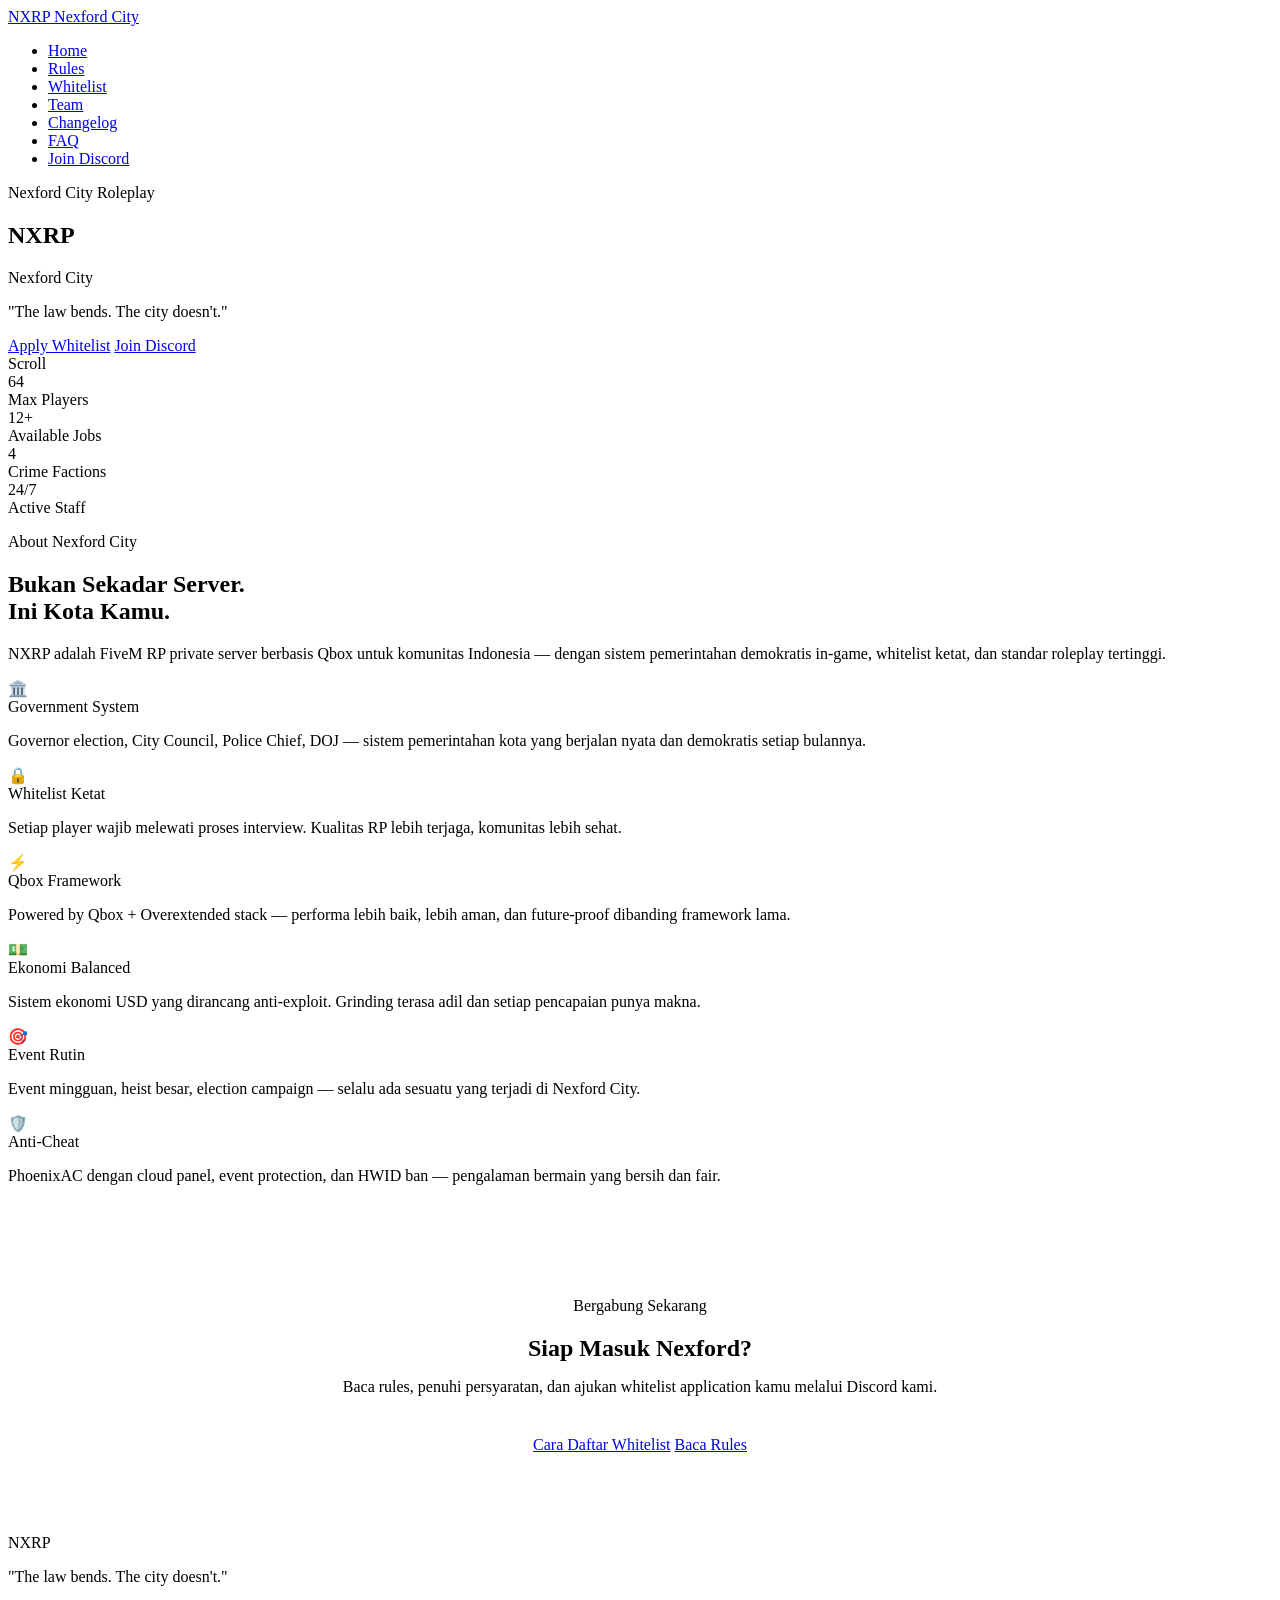
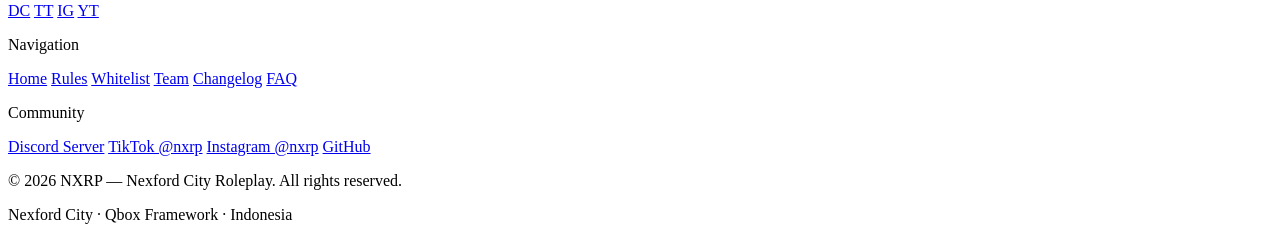
==== index.html @ ca9e19a2 "Add files via upload" ====
<!DOCTYPE html>
<html lang="id">
<head>
  <meta charset="UTF-8" />
  <meta name="viewport" content="width=device-width, initial-scale=1.0" />
  <title>NXRP — Nexford City Roleplay</title>
  <meta name="description" content="Nexford City Roleplay — FiveM RP private server berbasis Qbox untuk komunitas Indonesia. Whitelist ketat, sistem pemerintahan aktif, high-quality RP." />
  <meta property="og:title" content="NXRP — Nexford City Roleplay" />
  <meta property="og:description" content="The law bends. The city doesn't." />
  <meta property="og:url" content="https://nexfordrp.com" />
  <meta property="og:type" content="website" />
  <meta name="theme-color" content="#000000" />
  <link rel="icon" type="image/svg+xml" href="assets/img/favicon.svg" />
  <link rel="stylesheet" href="assets/css/style.css" />
</head>
<body>

  <!-- NAV -->
  <nav class="nav">
    <a href="index.html" class="nav__logo">
      <span class="nav__logo-main">NXRP</span>
      <span class="nav__logo-sub">Nexford City</span>
    </a>
    <ul class="nav__links">
      <li><a href="index.html">Home</a></li>
      <li><a href="rules.html">Rules</a></li>
      <li><a href="whitelist.html">Whitelist</a></li>
      <li><a href="team.html">Team</a></li>
      <li><a href="changelog.html">Changelog</a></li>
      <li><a href="faq.html">FAQ</a></li>
      <li><a href="https://discord.gg/nxrp" target="_blank" rel="noopener" class="nav__cta">Join Discord</a></li>
    </ul>
    <div class="nav__burger" aria-label="Menu">
      <span></span><span></span><span></span>
    </div>
  </nav>

  <div class="page">

    <!-- HERO -->
    <section class="hero">
      <div class="hero__bg"></div>
      <div class="hero__lines"></div>
      <div class="hero__content">
        <p class="hero__eyebrow">Nexford City Roleplay</p>
        <h1 class="hero__title">NX<span>RP</span></h1>
        <p class="hero__subtitle">Nexford City</p>
        <p class="hero__motto">"The law bends. The city doesn't."</p>
        <div class="hero__actions">
          <a href="whitelist.html" class="btn btn--primary">Apply Whitelist</a>
          <a href="https://discord.gg/nxrp" target="_blank" rel="noopener" class="btn btn--outline">Join Discord</a>
        </div>
      </div>
      <div class="hero__scroll">Scroll</div>
    </section>

    <!-- STATS -->
    <div class="stats">
      <div class="stats__inner">
        <div class="stats__item fade-up">
          <div class="stats__num" data-count="64" data-suffix="">64</div>
          <div class="stats__label">Max Players</div>
        </div>
        <div class="stats__item fade-up">
          <div class="stats__num" data-count="12" data-suffix="+">12+</div>
          <div class="stats__label">Available Jobs</div>
        </div>
        <div class="stats__item fade-up">
          <div class="stats__num" data-count="4" data-suffix="">4</div>
          <div class="stats__label">Crime Factions</div>
        </div>
        <div class="stats__item fade-up">
          <div class="stats__num">24/7</div>
          <div class="stats__label">Active Staff</div>
        </div>
      </div>
    </div>

    <!-- ABOUT -->
    <section class="section">
      <div class="section__header fade-up">
        <p class="section__eyebrow">About Nexford City</p>
        <h2 class="section__title">Bukan Sekadar Server.<br>Ini Kota Kamu.</h2>
        <p class="section__desc">NXRP adalah FiveM RP private server berbasis Qbox untuk komunitas Indonesia — dengan sistem pemerintahan demokratis in-game, whitelist ketat, dan standar roleplay tertinggi.</p>
      </div>
      <div class="features">
        <div class="feature-card fade-up">
          <div class="feature-card__icon">🏛️</div>
          <div class="feature-card__title">Government System</div>
          <p class="feature-card__text">Governor election, City Council, Police Chief, DOJ — sistem pemerintahan kota yang berjalan nyata dan demokratis setiap bulannya.</p>
        </div>
        <div class="feature-card fade-up">
          <div class="feature-card__icon">🔒</div>
          <div class="feature-card__title">Whitelist Ketat</div>
          <p class="feature-card__text">Setiap player wajib melewati proses interview. Kualitas RP lebih terjaga, komunitas lebih sehat.</p>
        </div>
        <div class="feature-card fade-up">
          <div class="feature-card__icon">⚡</div>
          <div class="feature-card__title">Qbox Framework</div>
          <p class="feature-card__text">Powered by Qbox + Overextended stack — performa lebih baik, lebih aman, dan future-proof dibanding framework lama.</p>
        </div>
        <div class="feature-card fade-up">
          <div class="feature-card__icon">💵</div>
          <div class="feature-card__title">Ekonomi Balanced</div>
          <p class="feature-card__text">Sistem ekonomi USD yang dirancang anti-exploit. Grinding terasa adil dan setiap pencapaian punya makna.</p>
        </div>
        <div class="feature-card fade-up">
          <div class="feature-card__icon">🎯</div>
          <div class="feature-card__title">Event Rutin</div>
          <p class="feature-card__text">Event mingguan, heist besar, election campaign — selalu ada sesuatu yang terjadi di Nexford City.</p>
        </div>
        <div class="feature-card fade-up">
          <div class="feature-card__icon">🛡️</div>
          <div class="feature-card__title">Anti-Cheat</div>
          <p class="feature-card__text">PhoenixAC dengan cloud panel, event protection, dan HWID ban — pengalaman bermain yang bersih dan fair.</p>
        </div>
      </div>
    </section>

    <div class="divider"></div>

    <!-- CTA SECTION -->
    <section class="section" style="text-align:center; padding-top: 5rem; padding-bottom: 5rem;">
      <p class="section__eyebrow fade-up" style="justify-content:center; display:flex;">Bergabung Sekarang</p>
      <h2 class="section__title fade-up" style="margin-bottom:1rem;">Siap Masuk Nexford?</h2>
      <p class="section__desc fade-up" style="margin: 0 auto 2.5rem; text-align:center;">Baca rules, penuhi persyaratan, dan ajukan whitelist application kamu melalui Discord kami.</p>
      <div class="hero__actions fade-up">
        <a href="whitelist.html" class="btn btn--primary">Cara Daftar Whitelist</a>
        <a href="rules.html" class="btn btn--outline">Baca Rules</a>
      </div>
    </section>

  </div>

  <!-- FOOTER -->
  <footer class="footer">
    <div class="footer__inner">
      <div class="footer__brand">
        <div class="footer__logo">NXRP</div>
        <p class="footer__tagline">"The law bends. The city doesn't."</p>
        <div class="footer__socials">
          <a href="https://discord.gg/nxrp" target="_blank" rel="noopener" class="footer__social">DC</a>
          <a href="https://tiktok.com/@nxrp" target="_blank" rel="noopener" class="footer__social">TT</a>
          <a href="https://instagram.com/nxrp" target="_blank" rel="noopener" class="footer__social">IG</a>
          <a href="https://youtube.com/@nxrp" target="_blank" rel="noopener" class="footer__social">YT</a>
        </div>
      </div>
      <div>
        <p class="footer__nav-title">Navigation</p>
        <div class="footer__nav-links">
          <a href="index.html">Home</a>
          <a href="rules.html">Rules</a>
          <a href="whitelist.html">Whitelist</a>
          <a href="team.html">Team</a>
          <a href="changelog.html">Changelog</a>
          <a href="faq.html">FAQ</a>
        </div>
      </div>
      <div>
        <p class="footer__nav-title">Community</p>
        <div class="footer__nav-links">
          <a href="https://discord.gg/nxrp" target="_blank" rel="noopener">Discord Server</a>
          <a href="https://tiktok.com/@nxrp" target="_blank" rel="noopener">TikTok @nxrp</a>
          <a href="https://instagram.com/nxrp" target="_blank" rel="noopener">Instagram @nxrp</a>
          <a href="https://github.com/nexfordrp" target="_blank" rel="noopener">GitHub</a>
        </div>
      </div>
    </div>
    <div class="footer__bottom">
      <p class="footer__copy">© 2026 NXRP — Nexford City Roleplay. All rights reserved.</p>
      <p class="footer__motto">Nexford City · Qbox Framework · Indonesia</p>
    </div>
  </footer>

  <script src="assets/js/main.js"></script>
</body>
</html>
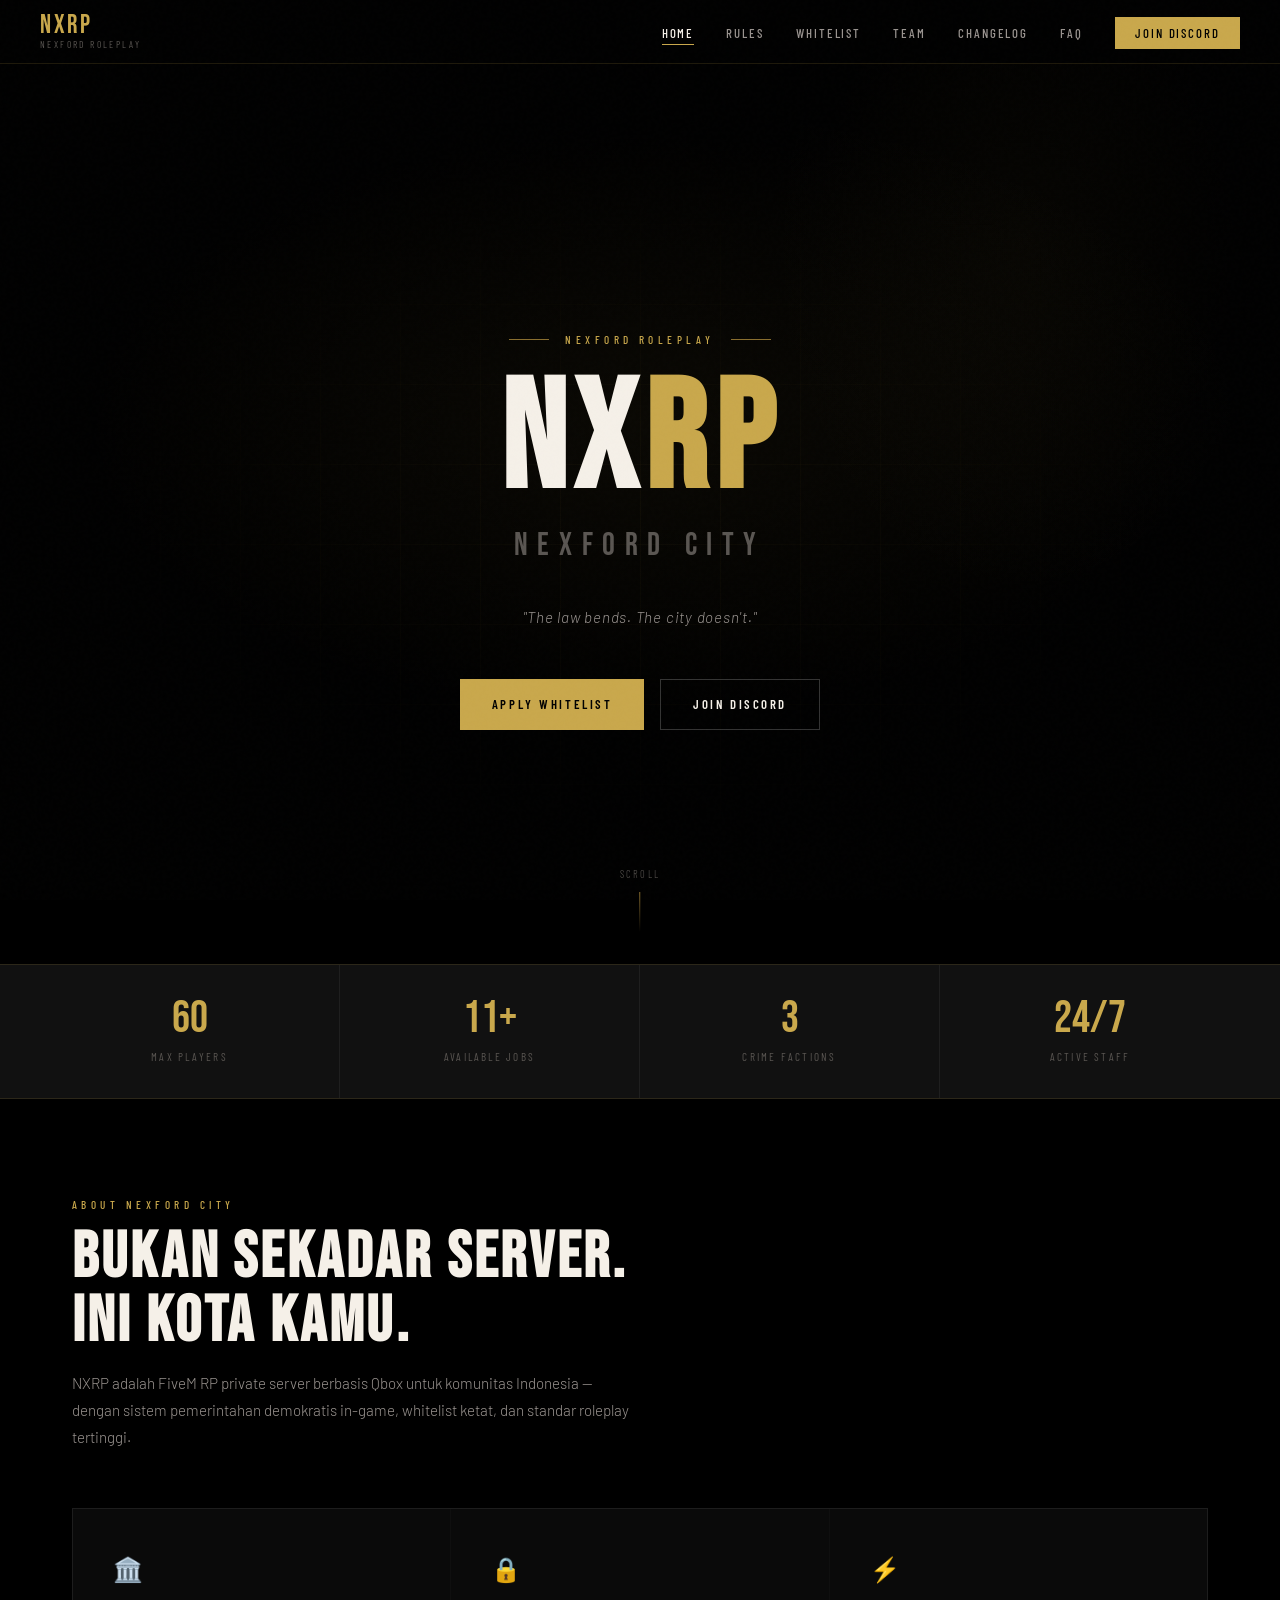
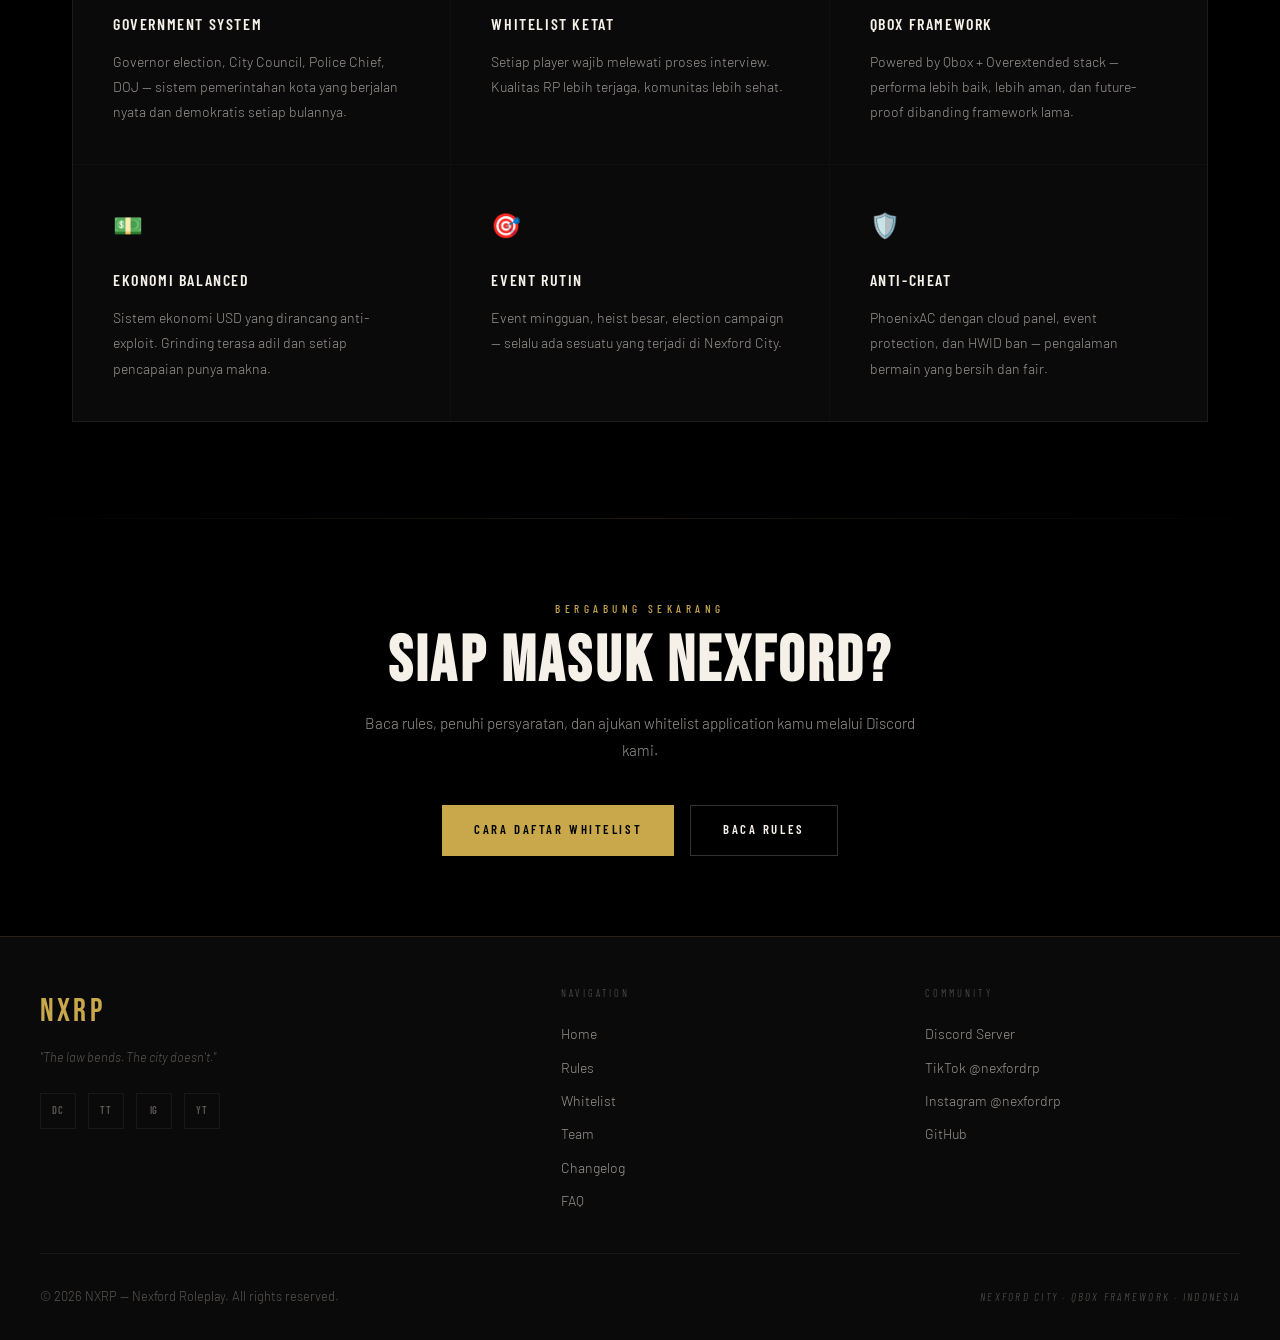
==== commit 21688ea4: "fix: update branding Nexford Roleplay, socmed links, team structure" ====
--- a/index.html
+++ b/index.html
@@ -3,9 +3,9 @@
 <head>
   <meta charset="UTF-8" />
   <meta name="viewport" content="width=device-width, initial-scale=1.0" />
-  <title>NXRP — Nexford City Roleplay</title>
-  <meta name="description" content="Nexford City Roleplay — FiveM RP private server berbasis Qbox untuk komunitas Indonesia. Whitelist ketat, sistem pemerintahan aktif, high-quality RP." />
-  <meta property="og:title" content="NXRP — Nexford City Roleplay" />
+  <title>NXRP — Nexford Roleplay</title>
+  <meta name="description" content="Nexford Roleplay — FiveM RP private server berbasis Qbox untuk komunitas Indonesia. Whitelist ketat, sistem pemerintahan aktif, high-quality RP." />
+  <meta property="og:title" content="NXRP — Nexford Roleplay" />
   <meta property="og:description" content="The law bends. The city doesn't." />
   <meta property="og:url" content="https://nexfordrp.com" />
   <meta property="og:type" content="website" />
@@ -19,7 +19,7 @@
   <nav class="nav">
     <a href="index.html" class="nav__logo">
       <span class="nav__logo-main">NXRP</span>
-      <span class="nav__logo-sub">Nexford City</span>
+      <span class="nav__logo-sub">Nexford Roleplay</span>
     </a>
     <ul class="nav__links">
       <li><a href="index.html">Home</a></li>
@@ -42,7 +42,7 @@
       <div class="hero__bg"></div>
       <div class="hero__lines"></div>
       <div class="hero__content">
-        <p class="hero__eyebrow">Nexford City Roleplay</p>
+        <p class="hero__eyebrow">Nexford Roleplay</p>
         <h1 class="hero__title">NX<span>RP</span></h1>
         <p class="hero__subtitle">Nexford City</p>
         <p class="hero__motto">"The law bends. The city doesn't."</p>
@@ -140,8 +140,8 @@
         <p class="footer__tagline">"The law bends. The city doesn't."</p>
         <div class="footer__socials">
           <a href="https://discord.gg/nxrp" target="_blank" rel="noopener" class="footer__social">DC</a>
-          <a href="https://tiktok.com/@nxrp" target="_blank" rel="noopener" class="footer__social">TT</a>
-          <a href="https://instagram.com/nxrp" target="_blank" rel="noopener" class="footer__social">IG</a>
+          <a href="https://tiktok.com/@nexfordrp" target="_blank" rel="noopener" class="footer__social">TT</a>
+          <a href="https://instagram.com/nexfordrp" target="_blank" rel="noopener" class="footer__social">IG</a>
           <a href="https://youtube.com/@nxrp" target="_blank" rel="noopener" class="footer__social">YT</a>
         </div>
       </div>
@@ -160,14 +160,14 @@
         <p class="footer__nav-title">Community</p>
         <div class="footer__nav-links">
           <a href="https://discord.gg/nxrp" target="_blank" rel="noopener">Discord Server</a>
-          <a href="https://tiktok.com/@nxrp" target="_blank" rel="noopener">TikTok @nxrp</a>
-          <a href="https://instagram.com/nxrp" target="_blank" rel="noopener">Instagram @nxrp</a>
+          <a href="https://tiktok.com/@nexfordrp" target="_blank" rel="noopener">TikTok @nexfordrp</a>
+          <a href="https://instagram.com/nexfordrp" target="_blank" rel="noopener">Instagram @nexfordrp</a>
           <a href="https://github.com/nexfordrp" target="_blank" rel="noopener">GitHub</a>
         </div>
       </div>
     </div>
     <div class="footer__bottom">
-      <p class="footer__copy">© 2026 NXRP — Nexford City Roleplay. All rights reserved.</p>
+      <p class="footer__copy">© 2026 NXRP — Nexford Roleplay. All rights reserved.</p>
       <p class="footer__motto">Nexford City · Qbox Framework · Indonesia</p>
     </div>
   </footer>
--- a/assets/css/style.css
+++ b/assets/css/style.css
@@ -0,0 +1,995 @@
+@import url('https://fonts.googleapis.com/css2?family=Bebas+Neue&family=Barlow:ital,wght@0,300;0,400;0,500;0,600;1,300&family=Barlow+Condensed:wght@300;400;500;600;700&display=swap');
+
+/* ── Variables ───────────────────────────────────────── */
+:root {
+  --black:      #000000;
+  --black-1:    #0a0a0a;
+  --black-2:    #111111;
+  --black-3:    #1a1a1a;
+  --black-4:    #242424;
+  --gold:       #C9A84C;
+  --gold-dim:   #8a6e2f;
+  --gold-light: #e8c97a;
+  --white:      #f5f0e8;
+  --white-dim:  #9a9490;
+  --white-muted:#5a5652;
+  --red:        #8B1A1A;
+  --red-light:  #c0392b;
+  --border:     rgba(201,168,76,0.15);
+  --border-dim: rgba(255,255,255,0.06);
+
+  --font-display: 'Bebas Neue', 'Impact', sans-serif;
+  --font-condensed: 'Barlow Condensed', sans-serif;
+  --font-body: 'Barlow', sans-serif;
+
+  --nav-h: 64px;
+  --max-w: 1200px;
+  --transition: 0.25s cubic-bezier(0.4,0,0.2,1);
+}
+
+/* ── Reset ───────────────────────────────────────────── */
+*, *::before, *::after { box-sizing: border-box; margin: 0; padding: 0; }
+html { scroll-behavior: smooth; font-size: 16px; }
+body {
+  background: var(--black);
+  color: var(--white);
+  font-family: var(--font-body);
+  font-weight: 300;
+  line-height: 1.7;
+  min-height: 100vh;
+  overflow-x: hidden;
+  -webkit-font-smoothing: antialiased;
+}
+a { color: inherit; text-decoration: none; }
+img { max-width: 100%; display: block; }
+ul { list-style: none; }
+
+/* ── Noise texture overlay ───────────────────────────── */
+body::before {
+  content: '';
+  position: fixed;
+  inset: 0;
+  background-image: url("data:image/svg+xml,%3Csvg viewBox='0 0 256 256' xmlns='http://www.w3.org/2000/svg'%3E%3Cfilter id='noise'%3E%3CfeTurbulence type='fractalNoise' baseFrequency='0.9' numOctaves='4' stitchTiles='stitch'/%3E%3C/filter%3E%3Crect width='100%25' height='100%25' filter='url(%23noise)' opacity='0.03'/%3E%3C/svg%3E");
+  pointer-events: none;
+  z-index: 9999;
+  opacity: 0.4;
+}
+
+/* ── Navigation ──────────────────────────────────────── */
+.nav {
+  position: fixed;
+  top: 0; left: 0; right: 0;
+  height: var(--nav-h);
+  z-index: 100;
+  display: flex;
+  align-items: center;
+  justify-content: space-between;
+  padding: 0 2.5rem;
+  background: rgba(0,0,0,0.85);
+  backdrop-filter: blur(12px);
+  -webkit-backdrop-filter: blur(12px);
+  border-bottom: 1px solid var(--border);
+  transition: background var(--transition);
+}
+.nav__logo {
+  display: flex;
+  flex-direction: column;
+  line-height: 1;
+  gap: 1px;
+}
+.nav__logo-main {
+  font-family: var(--font-display);
+  font-size: 1.6rem;
+  letter-spacing: 0.1em;
+  color: var(--gold);
+}
+.nav__logo-sub {
+  font-family: var(--font-condensed);
+  font-size: 0.6rem;
+  letter-spacing: 0.25em;
+  text-transform: uppercase;
+  color: var(--white-muted);
+  font-weight: 400;
+}
+.nav__links {
+  display: flex;
+  align-items: center;
+  gap: 2rem;
+}
+.nav__links a {
+  font-family: var(--font-condensed);
+  font-size: 0.8rem;
+  font-weight: 500;
+  letter-spacing: 0.15em;
+  text-transform: uppercase;
+  color: var(--white-dim);
+  transition: color var(--transition);
+  position: relative;
+}
+.nav__links a::after {
+  content: '';
+  position: absolute;
+  bottom: -4px; left: 0;
+  width: 0; height: 1px;
+  background: var(--gold);
+  transition: width var(--transition);
+}
+.nav__links a:hover,
+.nav__links a.active { color: var(--white); }
+.nav__links a:hover::after,
+.nav__links a.active::after { width: 100%; }
+.nav__cta {
+  font-family: var(--font-condensed);
+  font-size: 0.75rem;
+  font-weight: 600;
+  letter-spacing: 0.2em;
+  text-transform: uppercase;
+  color: var(--black) !important;
+  background: var(--gold);
+  padding: 0.5rem 1.25rem;
+  border: none;
+  cursor: pointer;
+  transition: background var(--transition), transform var(--transition);
+}
+.nav__cta:hover { background: var(--gold-light); transform: translateY(-1px); }
+.nav__cta::after { display: none !important; }
+.nav__burger {
+  display: none;
+  flex-direction: column;
+  gap: 5px;
+  cursor: pointer;
+  padding: 4px;
+}
+.nav__burger span {
+  display: block;
+  width: 22px; height: 1.5px;
+  background: var(--white);
+  transition: var(--transition);
+}
+
+/* ── Page wrapper ────────────────────────────────────── */
+.page { padding-top: var(--nav-h); }
+
+/* ── Hero ────────────────────────────────────────────── */
+.hero {
+  position: relative;
+  min-height: 100vh;
+  display: flex;
+  align-items: center;
+  justify-content: center;
+  overflow: hidden;
+  padding: 6rem 2rem 4rem;
+}
+.hero__bg {
+  position: absolute;
+  inset: 0;
+  background:
+    radial-gradient(ellipse 80% 60% at 50% 40%, rgba(201,168,76,0.05) 0%, transparent 60%),
+    radial-gradient(ellipse 40% 80% at 80% 20%, rgba(201,168,76,0.03) 0%, transparent 50%),
+    var(--black);
+}
+.hero__lines {
+  position: absolute;
+  inset: 0;
+  background-image:
+    linear-gradient(rgba(201,168,76,0.04) 1px, transparent 1px),
+    linear-gradient(90deg, rgba(201,168,76,0.04) 1px, transparent 1px);
+  background-size: 80px 80px;
+  mask-image: radial-gradient(ellipse 70% 60% at 50% 50%, black 0%, transparent 70%);
+}
+.hero__content {
+  position: relative;
+  text-align: center;
+  max-width: 900px;
+}
+.hero__eyebrow {
+  font-family: var(--font-condensed);
+  font-size: 0.7rem;
+  font-weight: 500;
+  letter-spacing: 0.4em;
+  text-transform: uppercase;
+  color: var(--gold);
+  margin-bottom: 1.5rem;
+  display: flex;
+  align-items: center;
+  justify-content: center;
+  gap: 1rem;
+}
+.hero__eyebrow::before,
+.hero__eyebrow::after {
+  content: '';
+  display: block;
+  width: 40px; height: 1px;
+  background: var(--gold-dim);
+}
+.hero__title {
+  font-family: var(--font-display);
+  font-size: clamp(4.5rem, 12vw, 10rem);
+  line-height: 0.9;
+  letter-spacing: 0.05em;
+  color: var(--white);
+  margin-bottom: 0.5rem;
+}
+.hero__title span { color: var(--gold); }
+.hero__subtitle {
+  font-family: var(--font-display);
+  font-size: clamp(1.2rem, 3vw, 2rem);
+  letter-spacing: 0.3em;
+  color: var(--white-muted);
+  margin-bottom: 2rem;
+}
+.hero__motto {
+  font-family: var(--font-body);
+  font-size: 0.95rem;
+  font-weight: 300;
+  font-style: italic;
+  color: var(--white-dim);
+  letter-spacing: 0.05em;
+  margin-bottom: 3rem;
+}
+.hero__actions {
+  display: flex;
+  gap: 1rem;
+  justify-content: center;
+  flex-wrap: wrap;
+}
+.hero__scroll {
+  position: absolute;
+  bottom: 2rem; left: 50%;
+  transform: translateX(-50%);
+  display: flex;
+  flex-direction: column;
+  align-items: center;
+  gap: 0.5rem;
+  color: var(--white-muted);
+  font-family: var(--font-condensed);
+  font-size: 0.65rem;
+  letter-spacing: 0.2em;
+  text-transform: uppercase;
+  animation: scrollBounce 2s ease-in-out infinite;
+}
+.hero__scroll::after {
+  content: '';
+  display: block;
+  width: 1px; height: 40px;
+  background: linear-gradient(to bottom, var(--gold-dim), transparent);
+}
+@keyframes scrollBounce {
+  0%, 100% { transform: translateX(-50%) translateY(0); }
+  50% { transform: translateX(-50%) translateY(6px); }
+}
+
+/* ── Buttons ─────────────────────────────────────────── */
+.btn {
+  display: inline-flex;
+  align-items: center;
+  gap: 0.5rem;
+  font-family: var(--font-condensed);
+  font-size: 0.8rem;
+  font-weight: 600;
+  letter-spacing: 0.2em;
+  text-transform: uppercase;
+  padding: 0.85rem 2rem;
+  cursor: pointer;
+  border: none;
+  transition: all var(--transition);
+  position: relative;
+  overflow: hidden;
+}
+.btn--primary {
+  background: var(--gold);
+  color: var(--black);
+}
+.btn--primary:hover {
+  background: var(--gold-light);
+  transform: translateY(-2px);
+  box-shadow: 0 8px 24px rgba(201,168,76,0.3);
+}
+.btn--outline {
+  background: transparent;
+  color: var(--white);
+  border: 1px solid rgba(255,255,255,0.2);
+}
+.btn--outline:hover {
+  border-color: var(--gold);
+  color: var(--gold);
+  transform: translateY(-2px);
+}
+
+/* ── Stats bar ───────────────────────────────────────── */
+.stats {
+  border-top: 1px solid var(--border);
+  border-bottom: 1px solid var(--border);
+  background: var(--black-2);
+  padding: 0;
+}
+.stats__inner {
+  max-width: var(--max-w);
+  margin: 0 auto;
+  display: grid;
+  grid-template-columns: repeat(4, 1fr);
+}
+.stats__item {
+  padding: 2rem;
+  text-align: center;
+  border-right: 1px solid var(--border-dim);
+  position: relative;
+  transition: background var(--transition);
+}
+.stats__item:last-child { border-right: none; }
+.stats__item:hover { background: var(--black-3); }
+.stats__num {
+  font-family: var(--font-display);
+  font-size: 2.8rem;
+  color: var(--gold);
+  line-height: 1;
+  margin-bottom: 0.3rem;
+}
+.stats__label {
+  font-family: var(--font-condensed);
+  font-size: 0.7rem;
+  letter-spacing: 0.2em;
+  text-transform: uppercase;
+  color: var(--white-muted);
+  font-weight: 400;
+}
+
+/* ── Section base ────────────────────────────────────── */
+.section {
+  padding: 6rem 2rem;
+  max-width: var(--max-w);
+  margin: 0 auto;
+}
+.section--full {
+  max-width: none;
+  padding-left: 0;
+  padding-right: 0;
+}
+.section__header {
+  margin-bottom: 3.5rem;
+}
+.section__eyebrow {
+  font-family: var(--font-condensed);
+  font-size: 0.7rem;
+  font-weight: 500;
+  letter-spacing: 0.4em;
+  text-transform: uppercase;
+  color: var(--gold);
+  margin-bottom: 0.75rem;
+}
+.section__title {
+  font-family: var(--font-display);
+  font-size: clamp(2.5rem, 5vw, 4rem);
+  letter-spacing: 0.05em;
+  line-height: 1;
+  color: var(--white);
+}
+.section__desc {
+  margin-top: 1rem;
+  font-size: 0.95rem;
+  color: var(--white-dim);
+  max-width: 560px;
+  line-height: 1.8;
+}
+
+/* ── Feature cards ───────────────────────────────────── */
+.features {
+  display: grid;
+  grid-template-columns: repeat(3, 1fr);
+  gap: 1px;
+  background: var(--border-dim);
+  border: 1px solid var(--border-dim);
+}
+.feature-card {
+  background: var(--black-1);
+  padding: 2.5rem;
+  transition: background var(--transition);
+  position: relative;
+  overflow: hidden;
+}
+.feature-card::before {
+  content: '';
+  position: absolute;
+  top: 0; left: 0;
+  width: 100%; height: 2px;
+  background: linear-gradient(90deg, transparent, var(--gold), transparent);
+  opacity: 0;
+  transition: opacity var(--transition);
+}
+.feature-card:hover { background: var(--black-2); }
+.feature-card:hover::before { opacity: 1; }
+.feature-card__icon {
+  font-size: 1.5rem;
+  margin-bottom: 1.25rem;
+}
+.feature-card__title {
+  font-family: var(--font-condensed);
+  font-size: 1rem;
+  font-weight: 600;
+  letter-spacing: 0.1em;
+  text-transform: uppercase;
+  color: var(--white);
+  margin-bottom: 0.75rem;
+}
+.feature-card__text {
+  font-size: 0.875rem;
+  color: var(--white-dim);
+  line-height: 1.8;
+}
+
+/* ── Divider ─────────────────────────────────────────── */
+.divider {
+  width: 100%;
+  height: 1px;
+  background: linear-gradient(90deg, transparent, var(--border), transparent);
+  margin: 0;
+}
+
+/* ── Page header (inner pages) ───────────────────────── */
+.page-header {
+  position: relative;
+  padding: 5rem 2rem 3.5rem;
+  text-align: center;
+  overflow: hidden;
+  border-bottom: 1px solid var(--border);
+  background: var(--black-1);
+}
+.page-header__bg {
+  position: absolute;
+  inset: 0;
+  background: radial-gradient(ellipse 60% 80% at 50% 100%, rgba(201,168,76,0.05) 0%, transparent 60%);
+  pointer-events: none;
+}
+.page-header__eyebrow {
+  font-family: var(--font-condensed);
+  font-size: 0.65rem;
+  letter-spacing: 0.4em;
+  text-transform: uppercase;
+  color: var(--gold);
+  margin-bottom: 0.75rem;
+}
+.page-header__title {
+  font-family: var(--font-display);
+  font-size: clamp(3rem, 6vw, 5.5rem);
+  letter-spacing: 0.08em;
+  color: var(--white);
+  line-height: 1;
+}
+.page-header__sub {
+  margin-top: 0.75rem;
+  font-size: 0.875rem;
+  color: var(--white-muted);
+  font-style: italic;
+}
+
+/* ── Rules page ──────────────────────────────────────── */
+.rules-grid {
+  display: grid;
+  grid-template-columns: 240px 1fr;
+  gap: 3rem;
+  align-items: start;
+}
+.rules-nav {
+  position: sticky;
+  top: calc(var(--nav-h) + 2rem);
+}
+.rules-nav__title {
+  font-family: var(--font-condensed);
+  font-size: 0.65rem;
+  letter-spacing: 0.3em;
+  text-transform: uppercase;
+  color: var(--white-muted);
+  margin-bottom: 1rem;
+  padding-bottom: 0.75rem;
+  border-bottom: 1px solid var(--border-dim);
+}
+.rules-nav__item {
+  display: block;
+  padding: 0.5rem 0;
+  font-family: var(--font-condensed);
+  font-size: 0.8rem;
+  letter-spacing: 0.05em;
+  color: var(--white-muted);
+  border-left: 2px solid transparent;
+  padding-left: 0.75rem;
+  transition: all var(--transition);
+}
+.rules-nav__item:hover,
+.rules-nav__item.active {
+  color: var(--gold);
+  border-left-color: var(--gold);
+}
+.rules-section {
+  margin-bottom: 4rem;
+  scroll-margin-top: calc(var(--nav-h) + 2rem);
+}
+.rules-section__header {
+  display: flex;
+  align-items: center;
+  gap: 1rem;
+  margin-bottom: 1.5rem;
+  padding-bottom: 1rem;
+  border-bottom: 1px solid var(--border-dim);
+}
+.rules-section__num {
+  font-family: var(--font-display);
+  font-size: 2rem;
+  color: var(--gold-dim);
+  line-height: 1;
+  min-width: 2.5rem;
+}
+.rules-section__title {
+  font-family: var(--font-condensed);
+  font-size: 1.4rem;
+  font-weight: 600;
+  letter-spacing: 0.08em;
+  text-transform: uppercase;
+  color: var(--white);
+}
+.rule-item {
+  display: flex;
+  gap: 1rem;
+  padding: 1rem 0;
+  border-bottom: 1px solid var(--border-dim);
+  font-size: 0.9rem;
+  color: var(--white-dim);
+  line-height: 1.7;
+}
+.rule-item:last-child { border-bottom: none; }
+.rule-item__num {
+  font-family: var(--font-condensed);
+  font-size: 0.7rem;
+  color: var(--gold-dim);
+  font-weight: 600;
+  min-width: 2rem;
+  padding-top: 0.1rem;
+}
+.rule-item strong { color: var(--white); font-weight: 500; }
+.rule-badge {
+  display: inline-block;
+  font-family: var(--font-condensed);
+  font-size: 0.6rem;
+  letter-spacing: 0.15em;
+  text-transform: uppercase;
+  padding: 0.2rem 0.6rem;
+  margin-left: 0.5rem;
+  font-weight: 600;
+  vertical-align: middle;
+}
+.rule-badge--ban { background: rgba(139,26,26,0.3); color: #e57373; border: 1px solid rgba(139,26,26,0.4); }
+.rule-badge--warn { background: rgba(180,120,0,0.2); color: #ffb74d; border: 1px solid rgba(180,120,0,0.3); }
+
+/* ── Whitelist page ──────────────────────────────────── */
+.wl-steps {
+  display: grid;
+  grid-template-columns: repeat(3, 1fr);
+  gap: 1px;
+  background: var(--border-dim);
+  border: 1px solid var(--border-dim);
+  margin-bottom: 4rem;
+}
+.wl-step {
+  background: var(--black-1);
+  padding: 2.5rem;
+  position: relative;
+}
+.wl-step__num {
+  font-family: var(--font-display);
+  font-size: 4rem;
+  color: var(--black-4);
+  line-height: 1;
+  margin-bottom: 1.25rem;
+}
+.wl-step__title {
+  font-family: var(--font-condensed);
+  font-size: 1rem;
+  font-weight: 600;
+  letter-spacing: 0.1em;
+  text-transform: uppercase;
+  color: var(--white);
+  margin-bottom: 0.75rem;
+}
+.wl-step__text {
+  font-size: 0.875rem;
+  color: var(--white-dim);
+  line-height: 1.8;
+}
+.wl-requirements {
+  background: var(--black-2);
+  border: 1px solid var(--border-dim);
+  padding: 2.5rem;
+  margin-bottom: 3rem;
+}
+.wl-req-title {
+  font-family: var(--font-condensed);
+  font-size: 0.7rem;
+  letter-spacing: 0.3em;
+  text-transform: uppercase;
+  color: var(--gold);
+  margin-bottom: 1.5rem;
+}
+.wl-req-list {
+  display: grid;
+  grid-template-columns: repeat(2, 1fr);
+  gap: 0.75rem;
+}
+.wl-req-item {
+  display: flex;
+  align-items: flex-start;
+  gap: 0.75rem;
+  font-size: 0.875rem;
+  color: var(--white-dim);
+}
+.wl-req-item::before {
+  content: '—';
+  color: var(--gold-dim);
+  flex-shrink: 0;
+  margin-top: 0.05rem;
+}
+.wl-cta {
+  text-align: center;
+  padding: 4rem 2rem;
+  background: var(--black-2);
+  border: 1px solid var(--border);
+  position: relative;
+  overflow: hidden;
+}
+.wl-cta::before {
+  content: '';
+  position: absolute;
+  top: 0; left: 0; right: 0;
+  height: 2px;
+  background: linear-gradient(90deg, transparent, var(--gold), transparent);
+}
+.wl-cta__title {
+  font-family: var(--font-display);
+  font-size: 3rem;
+  letter-spacing: 0.05em;
+  color: var(--white);
+  margin-bottom: 0.75rem;
+}
+.wl-cta__sub {
+  font-size: 0.9rem;
+  color: var(--white-dim);
+  margin-bottom: 2rem;
+  font-style: italic;
+}
+
+/* ── Team page ───────────────────────────────────────── */
+.team-grid {
+  display: grid;
+  grid-template-columns: repeat(auto-fill, minmax(220px, 1fr));
+  gap: 1px;
+  background: var(--border-dim);
+  border: 1px solid var(--border-dim);
+  margin-bottom: 3rem;
+}
+.team-card {
+  background: var(--black-1);
+  padding: 2rem 1.75rem;
+  transition: background var(--transition);
+  position: relative;
+}
+.team-card:hover { background: var(--black-2); }
+.team-card__avatar {
+  width: 52px; height: 52px;
+  background: var(--black-4);
+  border: 1px solid var(--border);
+  display: flex;
+  align-items: center;
+  justify-content: center;
+  font-family: var(--font-display);
+  font-size: 1.2rem;
+  color: var(--gold);
+  margin-bottom: 1.25rem;
+}
+.team-card__name {
+  font-family: var(--font-condensed);
+  font-size: 1rem;
+  font-weight: 600;
+  letter-spacing: 0.05em;
+  color: var(--white);
+  margin-bottom: 0.25rem;
+}
+.team-card__role {
+  font-family: var(--font-condensed);
+  font-size: 0.7rem;
+  letter-spacing: 0.15em;
+  text-transform: uppercase;
+  color: var(--gold);
+  font-weight: 500;
+  margin-bottom: 0.5rem;
+}
+.team-card__dept {
+  font-size: 0.8rem;
+  color: var(--white-muted);
+}
+.team-card--vacant {
+  opacity: 0.4;
+  border: 1px dashed var(--border-dim);
+  background: transparent;
+}
+.team-card--vacant:hover { background: transparent; opacity: 0.5; }
+
+/* ── Changelog page ──────────────────────────────────── */
+.changelog {
+  position: relative;
+  padding-left: 2rem;
+}
+.changelog::before {
+  content: '';
+  position: absolute;
+  left: 0; top: 0; bottom: 0;
+  width: 1px;
+  background: linear-gradient(to bottom, var(--gold-dim), transparent);
+}
+.changelog-entry {
+  position: relative;
+  margin-bottom: 3.5rem;
+}
+.changelog-entry::before {
+  content: '';
+  position: absolute;
+  left: -2.3rem; top: 0.5rem;
+  width: 8px; height: 8px;
+  background: var(--gold);
+  border: 2px solid var(--black);
+  border-radius: 50%;
+}
+.changelog-entry__meta {
+  display: flex;
+  align-items: center;
+  gap: 1rem;
+  margin-bottom: 1rem;
+}
+.changelog-entry__version {
+  font-family: var(--font-display);
+  font-size: 1.6rem;
+  letter-spacing: 0.05em;
+  color: var(--gold);
+}
+.changelog-entry__date {
+  font-family: var(--font-condensed);
+  font-size: 0.7rem;
+  letter-spacing: 0.15em;
+  text-transform: uppercase;
+  color: var(--white-muted);
+}
+.changelog-entry__badge {
+  font-family: var(--font-condensed);
+  font-size: 0.6rem;
+  letter-spacing: 0.15em;
+  text-transform: uppercase;
+  padding: 0.2rem 0.6rem;
+  font-weight: 600;
+}
+.badge--major { background: rgba(201,168,76,0.15); color: var(--gold); border: 1px solid rgba(201,168,76,0.25); }
+.badge--minor { background: rgba(255,255,255,0.05); color: var(--white-muted); border: 1px solid var(--border-dim); }
+.badge--patch { background: rgba(255,255,255,0.03); color: var(--white-muted); border: 1px solid var(--border-dim); }
+.changelog-entry__title {
+  font-family: var(--font-condensed);
+  font-size: 1.1rem;
+  font-weight: 600;
+  letter-spacing: 0.05em;
+  color: var(--white);
+  margin-bottom: 1rem;
+}
+.changelog-entry__items { display: flex; flex-direction: column; gap: 0.4rem; }
+.changelog-item {
+  display: flex;
+  align-items: flex-start;
+  gap: 0.75rem;
+  font-size: 0.875rem;
+  color: var(--white-dim);
+  line-height: 1.6;
+}
+.changelog-item__type {
+  font-family: var(--font-condensed);
+  font-size: 0.6rem;
+  letter-spacing: 0.1em;
+  text-transform: uppercase;
+  padding: 0.15rem 0.5rem;
+  flex-shrink: 0;
+  margin-top: 0.1rem;
+  font-weight: 600;
+}
+.type--add  { background: rgba(46,125,50,0.2); color: #81c784; border: 1px solid rgba(46,125,50,0.3); }
+.type--fix  { background: rgba(25,118,210,0.2); color: #64b5f6; border: 1px solid rgba(25,118,210,0.3); }
+.type--change { background: rgba(249,168,37,0.15); color: #ffcc02; border: 1px solid rgba(249,168,37,0.25); }
+.type--remove { background: rgba(198,40,40,0.15); color: #ef9a9a; border: 1px solid rgba(198,40,40,0.25); }
+
+/* ── FAQ page ────────────────────────────────────────── */
+.faq-list { display: flex; flex-direction: column; gap: 1px; background: var(--border-dim); border: 1px solid var(--border-dim); }
+.faq-item { background: var(--black-1); }
+.faq-item__btn {
+  width: 100%;
+  display: flex;
+  align-items: center;
+  justify-content: space-between;
+  gap: 1rem;
+  padding: 1.5rem 2rem;
+  background: none;
+  border: none;
+  cursor: pointer;
+  text-align: left;
+  transition: background var(--transition);
+}
+.faq-item__btn:hover { background: var(--black-2); }
+.faq-item__q {
+  font-family: var(--font-condensed);
+  font-size: 1rem;
+  font-weight: 500;
+  letter-spacing: 0.03em;
+  color: var(--white);
+}
+.faq-item__icon {
+  width: 20px; height: 20px;
+  flex-shrink: 0;
+  position: relative;
+  transition: transform var(--transition);
+}
+.faq-item__icon::before,
+.faq-item__icon::after {
+  content: '';
+  position: absolute;
+  top: 50%; left: 50%;
+  transform: translate(-50%, -50%);
+  background: var(--gold);
+  transition: var(--transition);
+}
+.faq-item__icon::before { width: 12px; height: 1px; }
+.faq-item__icon::after { width: 1px; height: 12px; }
+.faq-item.open .faq-item__icon { transform: rotate(45deg); }
+.faq-item__a {
+  padding: 0 2rem;
+  max-height: 0;
+  overflow: hidden;
+  transition: max-height 0.35s cubic-bezier(0.4,0,0.2,1), padding 0.35s;
+  font-size: 0.9rem;
+  color: var(--white-dim);
+  line-height: 1.8;
+}
+.faq-item.open .faq-item__a {
+  max-height: 400px;
+  padding: 0 2rem 1.5rem;
+}
+.faq-item__a a { color: var(--gold); text-decoration: underline; text-decoration-style: dotted; }
+
+/* ── Footer ──────────────────────────────────────────── */
+.footer {
+  border-top: 1px solid var(--border);
+  background: var(--black-1);
+  padding: 3rem 2rem 2rem;
+}
+.footer__inner {
+  max-width: var(--max-w);
+  margin: 0 auto;
+  display: grid;
+  grid-template-columns: 1.5fr 1fr 1fr;
+  gap: 3rem;
+  padding-bottom: 2.5rem;
+  border-bottom: 1px solid var(--border-dim);
+}
+.footer__brand {}
+.footer__logo {
+  font-family: var(--font-display);
+  font-size: 2rem;
+  letter-spacing: 0.1em;
+  color: var(--gold);
+  margin-bottom: 0.5rem;
+}
+.footer__tagline {
+  font-size: 0.8rem;
+  font-style: italic;
+  color: var(--white-muted);
+  margin-bottom: 1.5rem;
+}
+.footer__socials {
+  display: flex;
+  gap: 0.75rem;
+}
+.footer__social {
+  width: 36px; height: 36px;
+  border: 1px solid var(--border-dim);
+  display: flex;
+  align-items: center;
+  justify-content: center;
+  font-family: var(--font-condensed);
+  font-size: 0.65rem;
+  font-weight: 600;
+  letter-spacing: 0.05em;
+  color: var(--white-muted);
+  transition: all var(--transition);
+  text-transform: uppercase;
+}
+.footer__social:hover { border-color: var(--gold); color: var(--gold); }
+.footer__nav-title {
+  font-family: var(--font-condensed);
+  font-size: 0.65rem;
+  letter-spacing: 0.3em;
+  text-transform: uppercase;
+  color: var(--white-muted);
+  margin-bottom: 1.25rem;
+}
+.footer__nav-links {
+  display: flex;
+  flex-direction: column;
+  gap: 0.6rem;
+}
+.footer__nav-links a {
+  font-size: 0.875rem;
+  color: var(--white-dim);
+  transition: color var(--transition);
+}
+.footer__nav-links a:hover { color: var(--gold); }
+.footer__bottom {
+  max-width: var(--max-w);
+  margin: 0 auto;
+  padding-top: 2rem;
+  display: flex;
+  align-items: center;
+  justify-content: space-between;
+  flex-wrap: wrap;
+  gap: 1rem;
+}
+.footer__copy {
+  font-size: 0.8rem;
+  color: var(--white-muted);
+}
+.footer__motto {
+  font-family: var(--font-condensed);
+  font-size: 0.7rem;
+  letter-spacing: 0.2em;
+  text-transform: uppercase;
+  color: var(--white-muted);
+  font-style: italic;
+}
+
+/* ── Animations ──────────────────────────────────────── */
+.fade-up {
+  opacity: 0;
+  transform: translateY(24px);
+  transition: opacity 0.6s ease, transform 0.6s ease;
+}
+.fade-up.visible {
+  opacity: 1;
+  transform: translateY(0);
+}
+
+/* ── Responsive ──────────────────────────────────────── */
+@media (max-width: 1024px) {
+  .features { grid-template-columns: repeat(2, 1fr); }
+  .stats__inner { grid-template-columns: repeat(2, 1fr); }
+  .stats__item:nth-child(2) { border-right: none; }
+  .footer__inner { grid-template-columns: 1fr 1fr; }
+  .footer__brand { grid-column: 1 / -1; }
+  .wl-steps { grid-template-columns: 1fr; }
+  .rules-grid { grid-template-columns: 1fr; }
+  .rules-nav { display: none; }
+}
+@media (max-width: 768px) {
+  .nav__links { display: none; }
+  .nav__burger { display: flex; }
+  .nav__links.open {
+    display: flex;
+    flex-direction: column;
+    position: absolute;
+    top: var(--nav-h); left: 0; right: 0;
+    background: var(--black-1);
+    border-bottom: 1px solid var(--border);
+    padding: 1.5rem 2rem;
+    gap: 1rem;
+  }
+  .features { grid-template-columns: 1fr; }
+  .stats__inner { grid-template-columns: repeat(2, 1fr); }
+  .footer__inner { grid-template-columns: 1fr; }
+  .wl-req-list { grid-template-columns: 1fr; }
+  .team-grid { grid-template-columns: repeat(2, 1fr); }
+  .hero__title { font-size: clamp(3.5rem, 16vw, 5rem); }
+}
+@media (max-width: 480px) {
+  .section { padding: 4rem 1.25rem; }
+  .stats__inner { grid-template-columns: repeat(2, 1fr); }
+  .team-grid { grid-template-columns: 1fr; }
+  .hero__actions { flex-direction: column; align-items: center; }
+}
